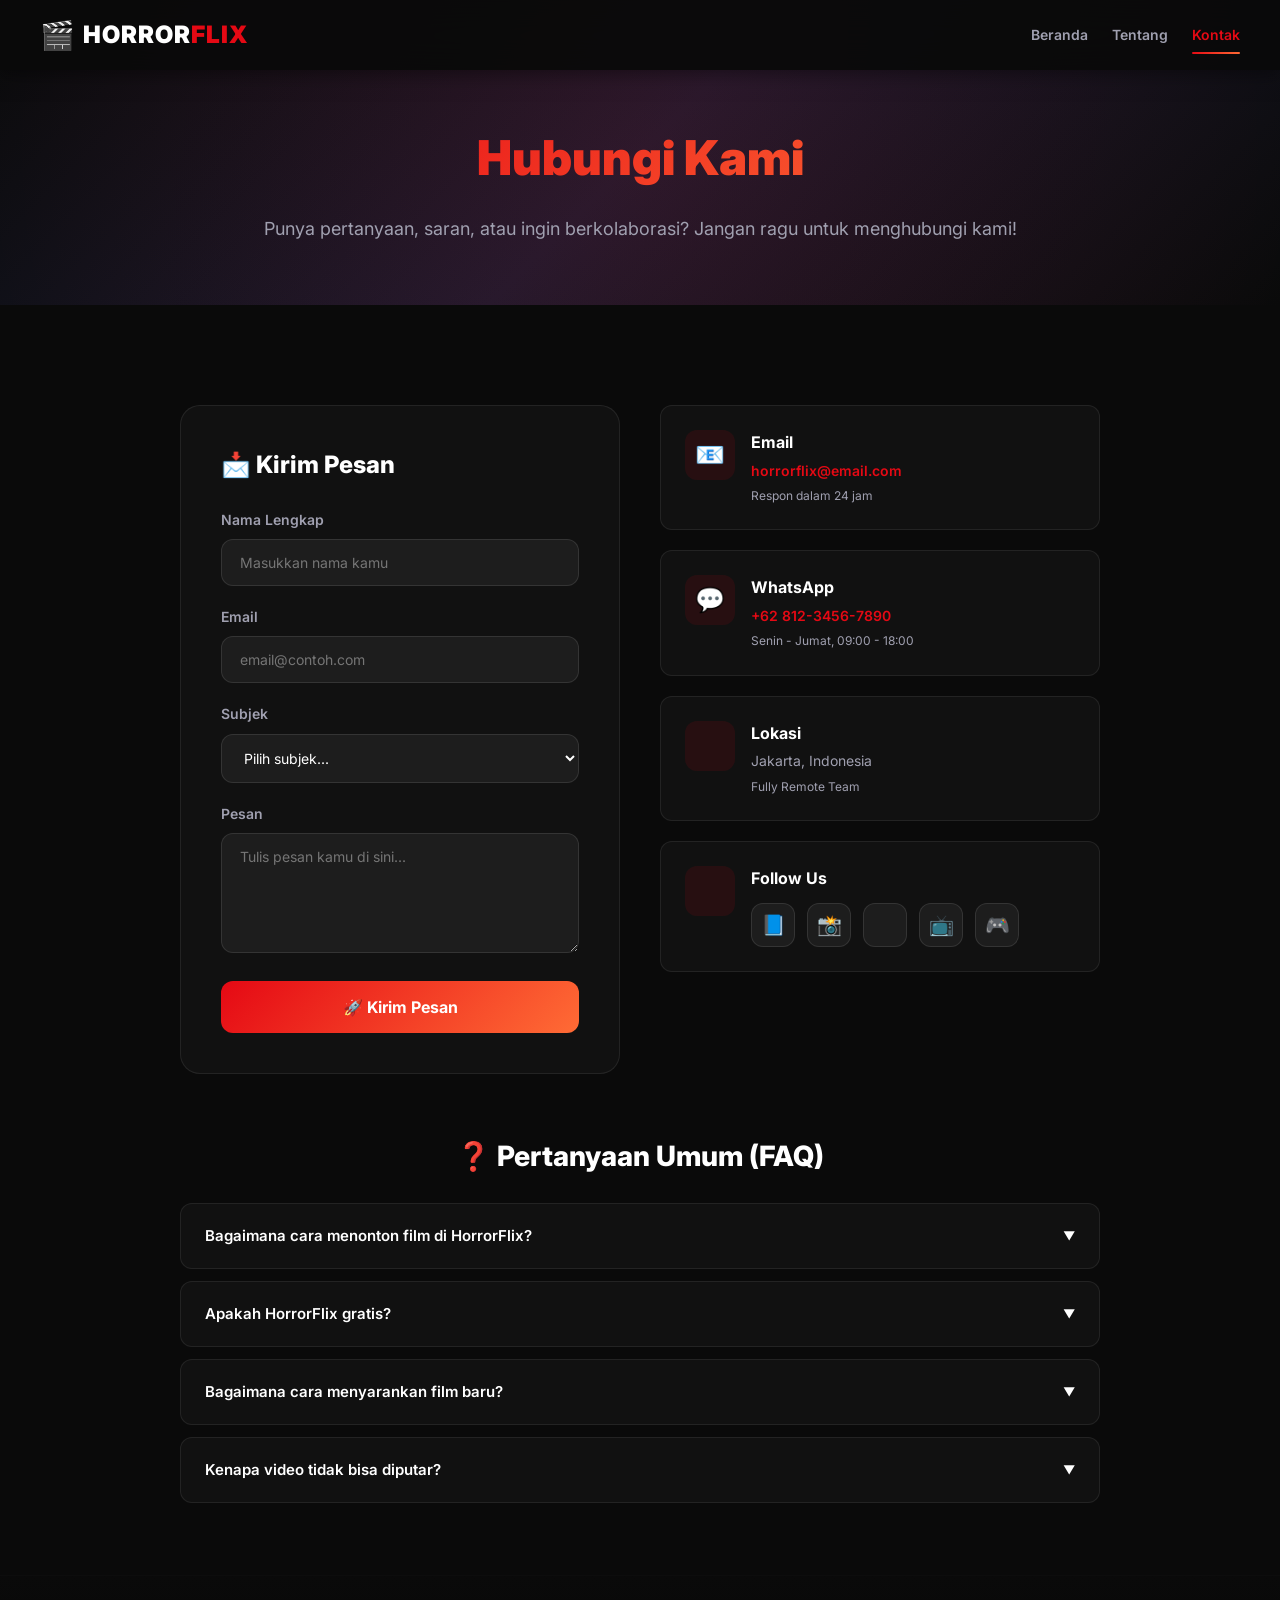
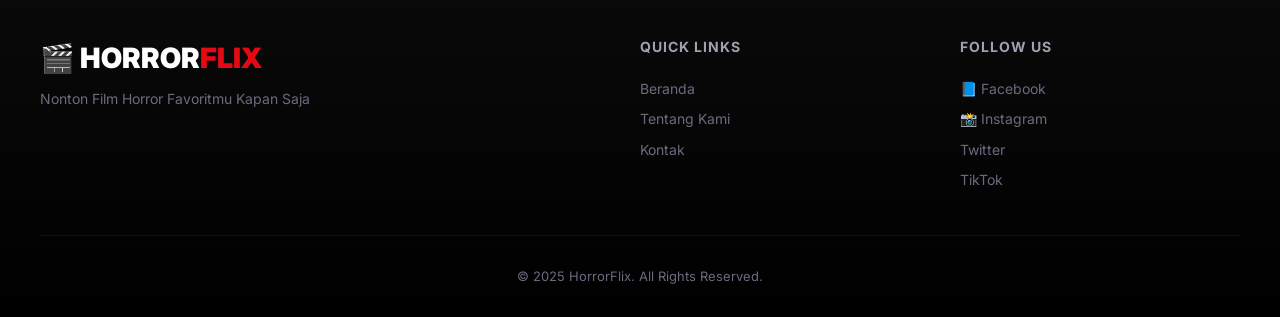
==== kontak.html @ 4688d0a1 "Tambah halaman Tentang Kami & Kontak + update navbar & footer" ====
<!DOCTYPE html>
<html lang="id">
<head>
    <meta charset="UTF-8">
    <meta name="viewport" content="width=device-width, initial-scale=1.0">
    <title>Kontak - HorrorFlix</title>
    <link rel="stylesheet" href="style.css">
    <link href="https://fonts.googleapis.com/css2?family=Inter:wght@400;500;600;700;800;900&display=swap" rel="stylesheet">
    <style>
        .contact-hero {
            padding: 120px 40px 60px;
            text-align: center;
            background: linear-gradient(135deg, #0a0a0a 0%, #1a1a2e 50%, #0a0a0a 100%);
            position: relative;
            overflow: hidden;
        }
        .contact-hero::before {
            content: '';
            position: absolute;
            top: -50%;
            left: -50%;
            width: 200%;
            height: 200%;
            background: radial-gradient(circle, rgba(229,9,20,0.1) 0%, transparent 50%);
            animation: pulse 4s ease-in-out infinite;
        }
        @keyframes pulse {
            0%, 100% { transform: scale(1); opacity: 0.5; }
            50% { transform: scale(1.1); opacity: 0.8; }
        }
        .contact-hero-content {
            position: relative;
            z-index: 2;
            max-width: 800px;
            margin: 0 auto;
        }
        .contact-hero h1 {
            font-size: 48px;
            font-weight: 900;
            margin-bottom: 16px;
            background: var(--gradient-1);
            -webkit-background-clip: text;
            -webkit-text-fill-color: transparent;
            background-clip: text;
        }
        .contact-hero p {
            font-size: 18px;
            color: var(--text-secondary);
            line-height: 1.8;
        }
        .contact-section {
            max-width: 1000px;
            margin: 0 auto;
            padding: 60px 40px;
        }
        .contact-grid {
            display: grid;
            grid-template-columns: 1fr 1fr;
            gap: 40px;
            margin-top: 40px;
        }
        .contact-form-card {
            background: rgba(255,255,255,0.03);
            border: 1px solid rgba(255,255,255,0.08);
            border-radius: var(--radius-lg);
            padding: 40px;
        }
        .contact-form-card h2 {
            font-size: 24px;
            font-weight: 800;
            margin-bottom: 24px;
            display: flex;
            align-items: center;
            gap: 12px;
        }
        .form-group {
            margin-bottom: 20px;
        }
        .form-group label {
            display: block;
            font-size: 14px;
            font-weight: 600;
            margin-bottom: 8px;
            color: var(--text-secondary);
        }
        .form-group input,
        .form-group textarea,
        .form-group select {
            width: 100%;
            padding: 14px 18px;
            background: rgba(255,255,255,0.05);
            border: 1px solid rgba(255,255,255,0.1);
            border-radius: var(--radius);
            color: white;
            font-size: 14px;
            font-family: inherit;
            transition: var(--transition);
        }
        .form-group input:focus,
        .form-group textarea:focus,
        .form-group select:focus {
            outline: none;
            border-color: var(--primary);
            box-shadow: 0 0 20px rgba(229,9,20,0.15);
        }
        .form-group textarea {
            min-height: 120px;
            resize: vertical;
        }
        .btn-submit {
            width: 100%;
            padding: 16px;
            background: var(--gradient-1);
            color: white;
            border: none;
            border-radius: var(--radius);
            font-size: 16px;
            font-weight: 700;
            cursor: pointer;
            transition: var(--transition);
            font-family: inherit;
        }
        .btn-submit:hover {
            transform: translateY(-2px);
            box-shadow: 0 8px 30px rgba(229,9,20,0.4);
        }
        .contact-info-card {
            display: flex;
            flex-direction: column;
            gap: 20px;
        }
        .info-item {
            background: rgba(255,255,255,0.03);
            border: 1px solid rgba(255,255,255,0.08);
            border-radius: var(--radius);
            padding: 24px;
            display: flex;
            align-items: flex-start;
            gap: 16px;
            transition: var(--transition);
        }
        .info-item:hover {
            border-color: rgba(229,9,20,0.3);
            transform: translateX(4px);
        }
        .info-icon {
            width: 50px;
            height: 50px;
            background: rgba(229,9,20,0.1);
            border-radius: 12px;
            display: flex;
            align-items: center;
            justify-content: center;
            font-size: 24px;
            flex-shrink: 0;
        }
        .info-content h4 {
            font-size: 16px;
            font-weight: 700;
            margin-bottom: 4px;
        }
        .info-content p {
            font-size: 14px;
            color: var(--text-secondary);
            line-height: 1.6;
        }
        .info-content a {
            color: var(--primary);
            text-decoration: none;
            font-weight: 600;
        }
        .info-content a:hover {
            text-decoration: underline;
        }
        .social-links {
            display: flex;
            gap: 12px;
            margin-top: 12px;
        }
        .social-btn {
            width: 44px;
            height: 44px;
            background: rgba(255,255,255,0.05);
            border: 1px solid rgba(255,255,255,0.1);
            border-radius: 12px;
            display: flex;
            align-items: center;
            justify-content: center;
            font-size: 20px;
            text-decoration: none;
            transition: var(--transition);
        }
        .social-btn:hover {
            background: var(--primary);
            border-color: var(--primary);
            transform: translateY(-3px);
        }
        .faq-section {
            margin-top: 60px;
        }
        .faq-section h2 {
            font-size: 28px;
            font-weight: 800;
            margin-bottom: 24px;
            text-align: center;
        }
        .faq-item {
            background: rgba(255,255,255,0.03);
            border: 1px solid rgba(255,255,255,0.08);
            border-radius: var(--radius);
            margin-bottom: 12px;
            overflow: hidden;
            transition: var(--transition);
        }
        .faq-item:hover {
            border-color: rgba(229,9,20,0.2);
        }
        .faq-question {
            padding: 20px 24px;
            cursor: pointer;
            display: flex;
            justify-content: space-between;
            align-items: center;
            font-weight: 600;
            font-size: 15px;
        }
        .faq-question:hover {
            color: var(--primary);
        }
        .faq-arrow {
            transition: var(--transition);
            font-size: 12px;
        }
        .faq-item.active .faq-arrow {
            transform: rotate(180deg);
        }
        .faq-answer {
            max-height: 0;
            overflow: hidden;
            transition: max-height 0.3s ease;
            padding: 0 24px;
        }
        .faq-item.active .faq-answer {
            max-height: 200px;
            padding: 0 24px 20px;
        }
        .faq-answer p {
            color: var(--text-secondary);
            font-size: 14px;
            line-height: 1.7;
        }
        @media (max-width: 768px) {
            .contact-hero h1 { font-size: 32px; }
            .contact-grid { grid-template-columns: 1fr; }
            .contact-section { padding: 40px 20px; }
            .contact-form-card { padding: 24px; }
        }
    </style>
</head>
<body>

    <!-- Navbar -->
    <nav class="navbar scrolled">
        <div class="nav-container">
            <a href="index.html" class="nav-logo" style="text-decoration:none;color:inherit;">
                <span class="logo-icon">🎬</span>
                <span class="logo-text">HORROR<span class="logo-accent">FLIX</span></span>
            </a>
            <div class="nav-links">
                <a href="index.html" class="nav-link">Beranda</a>
                <a href="tentang.html" class="nav-link">Tentang</a>
                <a href="kontak.html" class="nav-link active">Kontak</a>
            </div>
        </div>
    </nav>

    <!-- Hero Section -->
    <section class="contact-hero">
        <div class="contact-hero-content">
            <h1>Hubungi Kami</h1>
            <p>Punya pertanyaan, saran, atau ingin berkolaborasi? Jangan ragu untuk menghubungi kami!</p>
        </div>
    </section>

    <!-- Contact Section -->
    <section class="contact-section">
        <div class="contact-grid">
            
            <!-- Form Kontak -->
            <div class="contact-form-card">
                <h2>📩 Kirim Pesan</h2>
                <form onsubmit="handleSubmit(event)">
                    <div class="form-group">
                        <label>Nama Lengkap</label>
                        <input type="text" placeholder="Masukkan nama kamu" required>
                    </div>
                    <div class="form-group">
                        <label>Email</label>
                        <input type="email" placeholder="email@contoh.com" required>
                    </div>
                    <div class="form-group">
                        <label>Subjek</label>
                        <select required>
                            <option value="">Pilih subjek...</option>
                            <option>Lapor Bug / Error</option>
                            <option>Saran Film</option>
                            <option>Kerjasama / Partnership</option>
                            <option>Pertanyaan Umum</option>
                            <option>Lainnya</option>
                        </select>
                    </div>
                    <div class="form-group">
                        <label>Pesan</label>
                        <textarea placeholder="Tulis pesan kamu di sini..." required></textarea>
                    </div>
                    <button type="submit" class="btn-submit">🚀 Kirim Pesan</button>
                </form>
            </div>

            <!-- Info Kontak -->
            <div class="contact-info-card">
                <div class="info-item">
                    <div class="info-icon">📧</div>
                    <div class="info-content">
                        <h4>Email</h4>
                        <!-- EDIT EMAIL KAMU DI SINI -->
                        <p><a href="mailto:horrorflix@email.com">horrorflix@email.com</a></p>
                        <p style="font-size:12px; margin-top:4px;">Respon dalam 24 jam</p>
                    </div>
                </div>
                <div class="info-item">
                    <div class="info-icon">💬</div>
                    <div class="info-content">
                        <h4>WhatsApp</h4>
                        <!-- EDIT NOMOR WA KAMU DI SINI -->
                        <p><a href="https://wa.me/6281234567890">+62 812-3456-7890</a></p>
                        <p style="font-size:12px; margin-top:4px;">Senin - Jumat, 09:00 - 18:00</p>
                    </div>
                </div>
                <div class="info-item">
                    <div class="info-icon"></div>
                    <div class="info-content">
                        <h4>Lokasi</h4>
                        <!-- EDIT LOKASI KAMU DI SINI -->
                        <p>Jakarta, Indonesia</p>
                        <p style="font-size:12px; margin-top:4px;">Fully Remote Team</p>
                    </div>
                </div>
                <div class="info-item">
                    <div class="info-icon"></div>
                    <div class="info-content">
                        <h4>Follow Us</h4>
                        <div class="social-links">
                            <!-- EDIT LINK SOSMED KAMU DI SINI -->
                            <a href="#" class="social-btn" title="Facebook">📘</a>
                            <a href="#" class="social-btn" title="Instagram">📸</a>
                            <a href="#" class="social-btn" title="Twitter"></a>
                            <a href="#" class="social-btn" title="TikTok">📺</a>
                            <a href="#" class="social-btn" title="Discord">🎮</a>
                        </div>
                    </div>
                </div>
            </div>
        </div>

        <!-- FAQ Section -->
        <div class="faq-section">
            <h2>❓ Pertanyaan Umum (FAQ)</h2>
            
            <div class="faq-item" onclick="toggleFaq(this)">
                <div class="faq-question">
                    <span>Bagaimana cara menonton film di HorrorFlix?</span>
                    <span class="faq-arrow">▼</span>
                </div>
                <div class="faq-answer">
                    <p>Klik poster film yang ingin ditonton, lalu klik tombol "Tonton Sekarang". Kamu akan diarahkan ke halaman pemutar video.</p>
                </div>
            </div>
            
            <div class="faq-item" onclick="toggleFaq(this)">
                <div class="faq-question">
                    <span>Apakah HorrorFlix gratis?</span>
                    <span class="faq-arrow">▼</span>
                </div>
                <div class="faq-answer">
                    <p>Ya! HorrorFlix sepenuhnya gratis untuk semua pengguna. Tidak perlu mendaftar atau berlangganan.</p>
                </div>
            </div>
            
            <div class="faq-item" onclick="toggleFaq(this)">
                <div class="faq-question">
                    <span>Bagaimana cara menyarankan film baru?</span>
                    <span class="faq-arrow">▼</span>
                </div>
                <div class="faq-answer">
                    <p>Kamu bisa menggunakan form kontak di atas dengan memilih subjek "Saran Film". Tim kami akan segera meninjau saran kamu.</p>
                </div>
            </div>
            
            <div class="faq-item" onclick="toggleFaq(this)">
                <div class="faq-question">
                    <span>Kenapa video tidak bisa diputar?</span>
                    <span class="faq-arrow">▼</span>
                </div>
                <div class="faq-answer">
                    <p>Pastikan koneksi internet kamu stabil. Jika masih bermasalah, coba refresh halaman atau hubungi kami via WhatsApp.</p>
                </div>
            </div>
        </div>
    </section>

    <!-- Footer -->
    <footer class="footer">
        <div class="footer-content">
            <div class="footer-logo">
                <span>🎬 HORROR<span class="logo-accent">FLIX</span></span>
                <p>Nonton Film Horror Favoritmu Kapan Saja</p>
            </div>
            <div class="footer-links">
                <h4>Quick Links</h4>
                <a href="index.html">Beranda</a>
                <a href="tentang.html">Tentang Kami</a>
                <a href="kontak.html">Kontak</a>
            </div>
            <div class="footer-social">
                <h4>Follow Us</h4>
                <!-- EDIT BAGIAN INI SESUAI MEDIA SOSIAL KAMU -->
                <a href="#">📘 Facebook</a>
                <a href="#">📸 Instagram</a>
                <a href="#"> Twitter</a>
                <a href="#"> TikTok</a>
            </div>
        </div>
        <div class="footer-bottom">
            <p>&copy; 2025 HorrorFlix. All Rights Reserved.</p>
        </div>
    </footer>

    <script>
        function toggleFaq(element) {
            element.classList.toggle('active');
        }
        
        function handleSubmit(e) {
            e.preventDefault();
            alert('✅ Pesan berhasil dikirim! Tim kami akan segera merespon.');
            e.target.reset();
        }
    </script>

</body>
</html>
---- style.css ----
/* ============================================
   🎬 HORRORFLIX - Professional Movie Website
   ============================================ */

/* === RESET & BASE === */
* {
    margin: 0;
    padding: 0;
    box-sizing: border-box;
}

:root {
    --primary: #e50914;
    --primary-dark: #b20710;
    --bg-dark: #0a0a0a;
    --bg-card: #1a1a2e;
    --bg-card-hover: #16213e;
    --bg-modal: #111118;
    --text-primary: #ffffff;
    --text-secondary: #a0a0b0;
    --text-muted: #6b6b80;
    --accent: #ff6b35;
    --gradient-1: linear-gradient(135deg, #e50914, #ff6b35);
    --gradient-2: linear-gradient(135deg, #1a1a2e, #16213e);
    --shadow: 0 8px 32px rgba(0, 0, 0, 0.4);
    --shadow-hover: 0 16px 48px rgba(229, 9, 20, 0.3);
    --radius: 12px;
    --radius-lg: 20px;
    --transition: all 0.3s cubic-bezier(0.4, 0, 0.2, 1);
}

body {
    font-family: 'Inter', -apple-system, BlinkMacSystemFont, sans-serif;
    background: var(--bg-dark);
    color: var(--text-primary);
    overflow-x: hidden;
    line-height: 1.6;
}

/* Scrollbar */
::-webkit-scrollbar { width: 8px; }
::-webkit-scrollbar-track { background: var(--bg-dark); }
::-webkit-scrollbar-thumb {
    background: var(--primary);
    border-radius: 10px;
}

/* === NAVBAR === */
.navbar {
    position: fixed;
    top: 0;
    left: 0;
    right: 0;
    z-index: 1000;
    padding: 0 40px;
    height: 70px;
    display: flex;
    align-items: center;
    transition: var(--transition);
    background: transparent;
}

.navbar.scrolled {
    background: rgba(10, 10, 10, 0.95);
    backdrop-filter: blur(20px);
    box-shadow: 0 2px 20px rgba(0,0,0,0.5);
}

.nav-container {
    display: flex;
    align-items: center;
    justify-content: space-between;
    width: 100%;
    max-width: 1400px;
    margin: 0 auto;
}

.nav-logo {
    display: flex;
    align-items: center;
    gap: 8px;
    cursor: pointer;
}

.logo-icon { font-size: 28px; }

.logo-text {
    font-size: 24px;
    font-weight: 900;
    letter-spacing: 1px;
}

.logo-accent { color: var(--primary); }

.nav-search input {
    width: 300px;
    padding: 10px 20px;
    border: 2px solid rgba(255,255,255,0.1);
    border-radius: 50px;
    background: rgba(255,255,255,0.05);
    color: white;
    font-size: 14px;
    font-family: inherit;
    transition: var(--transition);
}

.nav-search input:focus {
    outline: none;
    border-color: var(--primary);
    background: rgba(255,255,255,0.1);
    box-shadow: 0 0 20px rgba(229, 9, 20, 0.2);
}

.nav-links {
    display: flex;
    gap: 24px;
}

.nav-link {
    color: var(--text-secondary);
    text-decoration: none;
    font-weight: 600;
    font-size: 14px;
    transition: var(--transition);
    position: relative;
    padding: 8px 0;
}

.nav-link:hover, .nav-link.active {
    color: var(--primary);
}

.nav-link.active::after {
    content: '';
    position: absolute;
    bottom: 0;
    left: 0;
    right: 0;
    height: 2px;
    background: var(--gradient-1);
    border-radius: 2px;
}

/* === HERO SECTION === */
.hero {
    position: relative;
    height: 85vh;
    min-height: 500px;
    display: flex;
    align-items: center;
    overflow: hidden;
}

.hero-bg {
    position: absolute;
    inset: 0;
    background-size: cover;
    background-position: center top;
    transition: opacity 1s ease;
}

.hero-overlay {
    position: absolute;
    inset: 0;
    background: linear-gradient(
        to right,
        rgba(10, 10, 10, 0.95) 0%,
        rgba(10, 10, 10, 0.7) 40%,
        rgba(10, 10, 10, 0.3) 100%
    );
}

.hero-fade {
    position: absolute;
    bottom: 0;
    left: 0;
    right: 0;
    height: 200px;
    background: linear-gradient(to top, var(--bg-dark), transparent);
}

.hero-content {
    position: relative;
    z-index: 2;
    padding: 0 60px;
    max-width: 650px;
    animation: fadeInUp 1s ease;
}

@keyframes fadeInUp {
    from { opacity: 0; transform: translateY(40px); }
    to { opacity: 1; transform: translateY(0); }
}

@keyframes fadeIn {
    from { opacity: 0; }
    to { opacity: 1; }
}

@keyframes scaleIn {
    from { opacity: 0; transform: scale(0.9); }
    to { opacity: 1; transform: scale(1); }
}

@keyframes slideInLeft {
    from { opacity: 0; transform: translateX(-40px); }
    to { opacity: 1; transform: translateX(0); }
}

.hero-badge {
    display: inline-flex;
    align-items: center;
    gap: 6px;
    padding: 6px 16px;
    background: var(--primary);
    border-radius: 50px;
    font-size: 12px;
    font-weight: 700;
    text-transform: uppercase;
    letter-spacing: 1px;
    margin-bottom: 16px;
    animation: fadeInUp 1s ease 0.2s both;
}

.hero-title {
    font-size: 52px;
    font-weight: 900;
    line-height: 1.1;
    margin-bottom: 16px;
    animation: fadeInUp 1s ease 0.3s both;
    text-shadow: 2px 4px 20px rgba(0,0,0,0.5);
}

.hero-desc {
    font-size: 16px;
    color: var(--text-secondary);
    margin-bottom: 28px;
    line-height: 1.7;
    animation: fadeInUp 1s ease 0.4s both;
}

.hero-meta {
    display: flex;
    align-items: center;
    gap: 16px;
    margin-bottom: 24px;
    animation: fadeInUp 1s ease 0.5s both;
}

.hero-meta span {
    display: flex;
    align-items: center;
    gap: 4px;
    font-size: 14px;
    color: var(--text-secondary);
}

.hero-buttons {
    display: flex;
    gap: 12px;
    animation: fadeInUp 1s ease 0.6s both;
}

.btn-hero {
    display: inline-flex;
    align-items: center;
    gap: 8px;
    padding: 14px 32px;
    border: none;
    border-radius: 50px;
    font-size: 15px;
    font-weight: 700;
    cursor: pointer;
    transition: var(--transition);
    font-family: inherit;
    text-decoration: none;
}

.btn-hero-primary {
    background: var(--gradient-1);
    color: white;
    box-shadow: 0 4px 20px rgba(229, 9, 20, 0.4);
}

.btn-hero-primary:hover {
    transform: translateY(-2px);
    box-shadow: 0 8px 30px rgba(229, 9, 20, 0.6);
}

.btn-hero-secondary {
    background: rgba(255,255,255,0.1);
    color: white;
    backdrop-filter: blur(10px);
    border: 1px solid rgba(255,255,255,0.2);
}

.btn-hero-secondary:hover {
    background: rgba(255,255,255,0.2);
    transform: translateY(-2px);
}

/* === CATEGORIES BAR === */
.categories-bar {
    display: flex;
    gap: 10px;
    padding: 20px 40px;
    overflow-x: auto;
    position: sticky;
    top: 70px;
    z-index: 50;
    background: rgba(10, 10, 10, 0.9);
    backdrop-filter: blur(20px);
    border-bottom: 1px solid rgba(255,255,255,0.05);
}

.cat-btn {
    padding: 8px 20px;
    border: 1px solid rgba(255,255,255,0.1);
    border-radius: 50px;
    background: transparent;
    color: var(--text-secondary);
    font-size: 13px;
    font-weight: 600;
    cursor: pointer;
    transition: var(--transition);
    white-space: nowrap;
    font-family: inherit;
}

.cat-btn:hover {
    border-color: var(--primary);
    color: var(--primary);
}

.cat-btn.active {
    background: var(--gradient-1);
    border-color: transparent;
    color: white;
}

/* === MOVIE GRID === */
.main-content {
    padding: 40px 40px 80px;
    max-width: 1400px;
    margin: 0 auto;
}

.section-title {
    font-size: 28px;
    font-weight: 800;
    margin-bottom: 30px;
    display: flex;
    align-items: center;
    gap: 12px;
}

.title-icon { font-size: 24px; }

.title-line {
    flex: 1;
    height: 2px;
    background: linear-gradient(to right, var(--primary), transparent);
    border-radius: 2px;
}

.movie-grid {
    display: grid;
    grid-template-columns: repeat(auto-fill, minmax(200px, 1fr));
    gap: 24px;
}

/* === MOVIE CARD === */
.movie-card {
    position: relative;
    border-radius: var(--radius);
    overflow: hidden;
    cursor: pointer;
    transition: var(--transition);
    animation: scaleIn 0.5s ease both;
    background: var(--bg-card);
}

.movie-card:hover {
    transform: translateY(-10px) scale(1.03);
    box-shadow: var(--shadow-hover);
    z-index: 10;
}

.movie-card:nth-child(1) { animation-delay: 0.05s; }
.movie-card:nth-child(2) { animation-delay: 0.1s; }
.movie-card:nth-child(3) { animation-delay: 0.15s; }
.movie-card:nth-child(4) { animation-delay: 0.2s; }
.movie-card:nth-child(5) { animation-delay: 0.25s; }
.movie-card:nth-child(6) { animation-delay: 0.3s; }
.movie-card:nth-child(7) { animation-delay: 0.35s; }
.movie-card:nth-child(8) { animation-delay: 0.4s; }

.card-poster {
    position: relative;
    width: 100%;
    aspect-ratio: 2/3;
    overflow: hidden;
}

.card-poster img {
    width: 100%;
    height: 100%;
    object-fit: cover;
    transition: var(--transition);
}

.movie-card:hover .card-poster img {
    transform: scale(1.1);
}

.card-overlay {
    position: absolute;
    inset: 0;
    background: linear-gradient(
        to top,
        rgba(10, 10, 10, 0.95) 0%,
        rgba(10, 10, 10, 0.3) 50%,
        transparent 100%
    );
    opacity: 0;
    transition: var(--transition);
    display: flex;
    align-items: flex-end;
    padding: 16px;
}

.movie-card:hover .card-overlay {
    opacity: 1;
}

.card-play-icon {
    position: absolute;
    top: 50%;
    left: 50%;
    transform: translate(-50%, -50%) scale(0);
    width: 50px;
    height: 50px;
    background: var(--primary);
    border-radius: 50%;
    display: flex;
    align-items: center;
    justify-content: center;
    transition: var(--transition);
    box-shadow: 0 4px 20px rgba(229, 9, 20, 0.5);
}

.movie-card:hover .card-play-icon {
    transform: translate(-50%, -50%) scale(1);
}

.card-play-icon svg {
    width: 24px;
    height: 24px;
    fill: white;
    margin-left: 3px;
}

.card-info {
    padding: 12px;
}

.card-title {
    font-size: 14px;
    font-weight: 700;
    margin-bottom: 6px;
    white-space: nowrap;
    overflow: hidden;
    text-overflow: ellipsis;
}

.card-meta {
    display: flex;
    align-items: center;
    justify-content: space-between;
    font-size: 12px;
    color: var(--text-muted);
}

.card-rating {
    display: flex;
    align-items: center;
    gap: 3px;
    color: #ffd700;
    font-weight: 700;
}

.card-year {
    color: var(--text-muted);
}

.card-category-tag {
    position: absolute;
    top: 10px;
    left: 10px;
    padding: 4px 10px;
    background: var(--primary);
    border-radius: 6px;
    font-size: 10px;
    font-weight: 700;
    text-transform: uppercase;
    letter-spacing: 0.5px;
    z-index: 2;
}

.card-quality {
    position: absolute;
    top: 10px;
    right: 10px;
    padding: 4px 8px;
    background: rgba(0,0,0,0.7);
    border-radius: 6px;
    font-size: 10px;
    font-weight: 700;
    color: #4ade80;
    z-index: 2;
}

/* === MODAL === */
.modal-overlay {
    position: fixed;
    inset: 0;
    background: rgba(0, 0, 0, 0.85);
    backdrop-filter: blur(10px);
    z-index: 2000;
    display: none;
    align-items: center;
    justify-content: center;
    padding: 20px;
    animation: fadeIn 0.3s ease;
}

.modal-overlay.active {
    display: flex;
}

.modal {
    background: var(--bg-modal);
    border-radius: var(--radius-lg);
    max-width: 800px;
    width: 100%;
    max-height: 90vh;
    overflow-y: auto;
    position: relative;
    animation: scaleIn 0.4s ease;
    box-shadow: 0 20px 60px rgba(0,0,0,0.5);
}

.modal-close {
    position: absolute;
    top: 16px;
    right: 16px;
    width: 40px;
    height: 40px;
    border: none;
    border-radius: 50%;
    background: rgba(0,0,0,0.6);
    color: white;
    font-size: 24px;
    cursor: pointer;
    z-index: 10;
    transition: var(--transition);
    display: flex;
    align-items: center;
    justify-content: center;
    backdrop-filter: blur(10px);
}

.modal-close:hover {
    background: var(--primary);
    transform: rotate(90deg);
}

.modal-hero {
    position: relative;
    width: 100%;
    height: 300px;
    overflow: hidden;
}

.modal-hero img {
    width: 100%;
    height: 100%;
    object-fit: cover;
}

.modal-hero::after {
    content: '';
    position: absolute;
    bottom: 0;
    left: 0;
    right: 0;
    height: 150px;
    background: linear-gradient(to top, var(--bg-modal), transparent);
}

.modal-body {
    padding: 24px 32px 32px;
    margin-top: -40px;
    position: relative;
    z-index: 2;
}

.modal-title {
    font-size: 32px;
    font-weight: 900;
    margin-bottom: 12px;
    line-height: 1.2;
}

.modal-meta {
    display: flex;
    flex-wrap: wrap;
    gap: 12px;
    margin-bottom: 20px;
}

.modal-meta span {
    display: inline-flex;
    align-items: center;
    gap: 4px;
    padding: 4px 12px;
    background: rgba(255,255,255,0.08);
    border-radius: 50px;
    font-size: 13px;
    font-weight: 600;
}

.modal-rating {
    color: #ffd700 !important;
    background: rgba(255, 215, 0, 0.1) !important;
}

.modal-category {
    color: var(--primary) !important;
    background: rgba(229, 9, 20, 0.1) !important;
}

.modal-description {
    font-size: 15px;
    color: var(--text-secondary);
    line-height: 1.7;
    margin-bottom: 24px;
}

.modal-sinopsis {
    margin-bottom: 24px;
    padding: 20px;
    background: rgba(255,255,255,0.03);
    border-radius: var(--radius);
    border-left: 3px solid var(--primary);
}

.modal-sinopsis h3 {
    font-size: 16px;
    margin-bottom: 8px;
}

.modal-sinopsis p {
    font-size: 14px;
    color: var(--text-secondary);
    line-height: 1.7;
}

/* Video Section */
.video-section {
    margin-bottom: 24px;
}

.video-section h3 {
    font-size: 18px;
    margin-bottom: 12px;
}

.video-thumbnail {
    position: relative;
    display: block;
    border-radius: var(--radius);
    overflow: hidden;
    cursor: pointer;
    transition: var(--transition);
}

.video-thumbnail:hover {
    transform: scale(1.02);
    box-shadow: 0 8px 30px rgba(229, 9, 20, 0.3);
}

.video-thumbnail img {
    width: 100%;
    height: 250px;
    object-fit: cover;
    display: block;
}

.play-btn-large {
    position: absolute;
    top: 50%;
    left: 50%;
    transform: translate(-50%, -50%);
    width: 70px;
    height: 70px;
    background: var(--primary);
    border-radius: 50%;
    display: flex;
    align-items: center;
    justify-content: center;
    box-shadow: 0 4px 30px rgba(229, 9, 20, 0.5);
    transition: var(--transition);
}

.video-thumbnail:hover .play-btn-large {
    transform: translate(-50%, -50%) scale(1.1);
    box-shadow: 0 8px 40px rgba(229, 9, 20, 0.7);
}

.play-btn-large svg {
    width: 30px;
    height: 30px;
    margin-left: 4px;
}

.video-label {
    position: absolute;
    bottom: 12px;
    left: 50%;
    transform: translateX(-50%);
    padding: 6px 16px;
    background: rgba(0,0,0,0.7);
    border-radius: 50px;
    font-size: 12px;
    font-weight: 700;
    backdrop-filter: blur(10px);
}

/* Watch Section */
.watch-section {
    display: flex;
    gap: 12px;
    flex-wrap: wrap;
}

.btn-watch {
    display: inline-flex;
    align-items: center;
    gap: 10px;
    padding: 16px 40px;
    background: var(--gradient-1);
    color: white;
    text-decoration: none;
    border-radius: 50px;
    font-size: 16px;
    font-weight: 800;
    transition: var(--transition);
    box-shadow: 0 4px 20px rgba(229, 9, 20, 0.4);
}

.btn-watch:hover {
    transform: translateY(-3px);
    box-shadow: 0 8px 30px rgba(229, 9, 20, 0.6);
}

.btn-watch svg {
    width: 20px;
    height: 20px;
}

.btn-favorite {
    display: inline-flex;
    align-items: center;
    gap: 8px;
    padding: 16px 28px;
    background: rgba(255,255,255,0.08);
    border: 2px solid rgba(255,255,255,0.15);
    color: white;
    border-radius: 50px;
    font-size: 14px;
    font-weight: 700;
    cursor: pointer;
    transition: var(--transition);
    font-family: inherit;
}

.btn-favorite:hover {
    background: rgba(255,255,255,0.15);
    border-color: var(--primary);
}

.btn-favorite.favorited {
    background: var(--primary);
    border-color: var(--primary);
}

/* === NO RESULTS === */
.no-results {
    text-align: center;
    padding: 60px 20px;
    font-size: 18px;
    color: var(--text-muted);
}

/* === FOOTER === */
.footer {
    background: linear-gradient(to top, #000000, var(--bg-dark));
    border-top: 1px solid rgba(255,255,255,0.05);
    padding: 60px 40px 30px;
}

.footer-content {
    max-width: 1400px;
    margin: 0 auto;
    display: grid;
    grid-template-columns: 2fr 1fr 1fr;
    gap: 40px;
    margin-bottom: 40px;
}

.footer-logo span {
    font-size: 28px;
    font-weight: 900;
}

.footer-logo p {
    color: var(--text-muted);
    margin-top: 8px;
    font-size: 14px;
}

.footer-links h4,
.footer-social h4 {
    font-size: 14px;
    text-transform: uppercase;
    letter-spacing: 1px;
    margin-bottom: 16px;
    color: var(--text-secondary);
}

.footer-links a,
.footer-social a {
    display: block;
    color: var(--text-muted);
    text-decoration: none;
    padding: 4px 0;
    font-size: 14px;
    transition: var(--transition);
}

.footer-links a:hover,
.footer-social a:hover {
    color: var(--primary);
    padding-left: 8px;
}

.footer-bottom {
    text-align: center;
    padding-top: 30px;
    border-top: 1px solid rgba(255,255,255,0.05);
    color: var(--text-muted);
    font-size: 13px;
}

/* === RESPONSIVE === */
@media (max-width: 768px) {
    .navbar { padding: 0 16px; }
    .nav-search input { width: 160px; }
    .nav-links { gap: 12px; }
    .hero { height: 70vh; }
    .hero-content { padding: 0 24px; }
    .hero-title { font-size: 32px; }
    .hero-desc { font-size: 14px; }
    .categories-bar { padding: 16px; }
    .main-content { padding: 24px 16px 60px; }
    .movie-grid {
        grid-template-columns: repeat(auto-fill, minmax(140px, 1fr));
        gap: 12px;
    }
    .modal-body { padding: 16px 20px 24px; }
    .modal-title { font-size: 24px; }
    .footer-content {
        grid-template-columns: 1fr;
        gap: 24px;
    }
    .hero-buttons { flex-direction: column; }
    .watch-section { flex-direction: column; }
}

@media (max-width: 480px) {
    .nav-search { display: none; }
    .hero-title { font-size: 26px; }
    .movie-grid {
        grid-template-columns: repeat(2, 1fr);
        gap: 10px;
    }
    .card-title { font-size: 12px; }
}
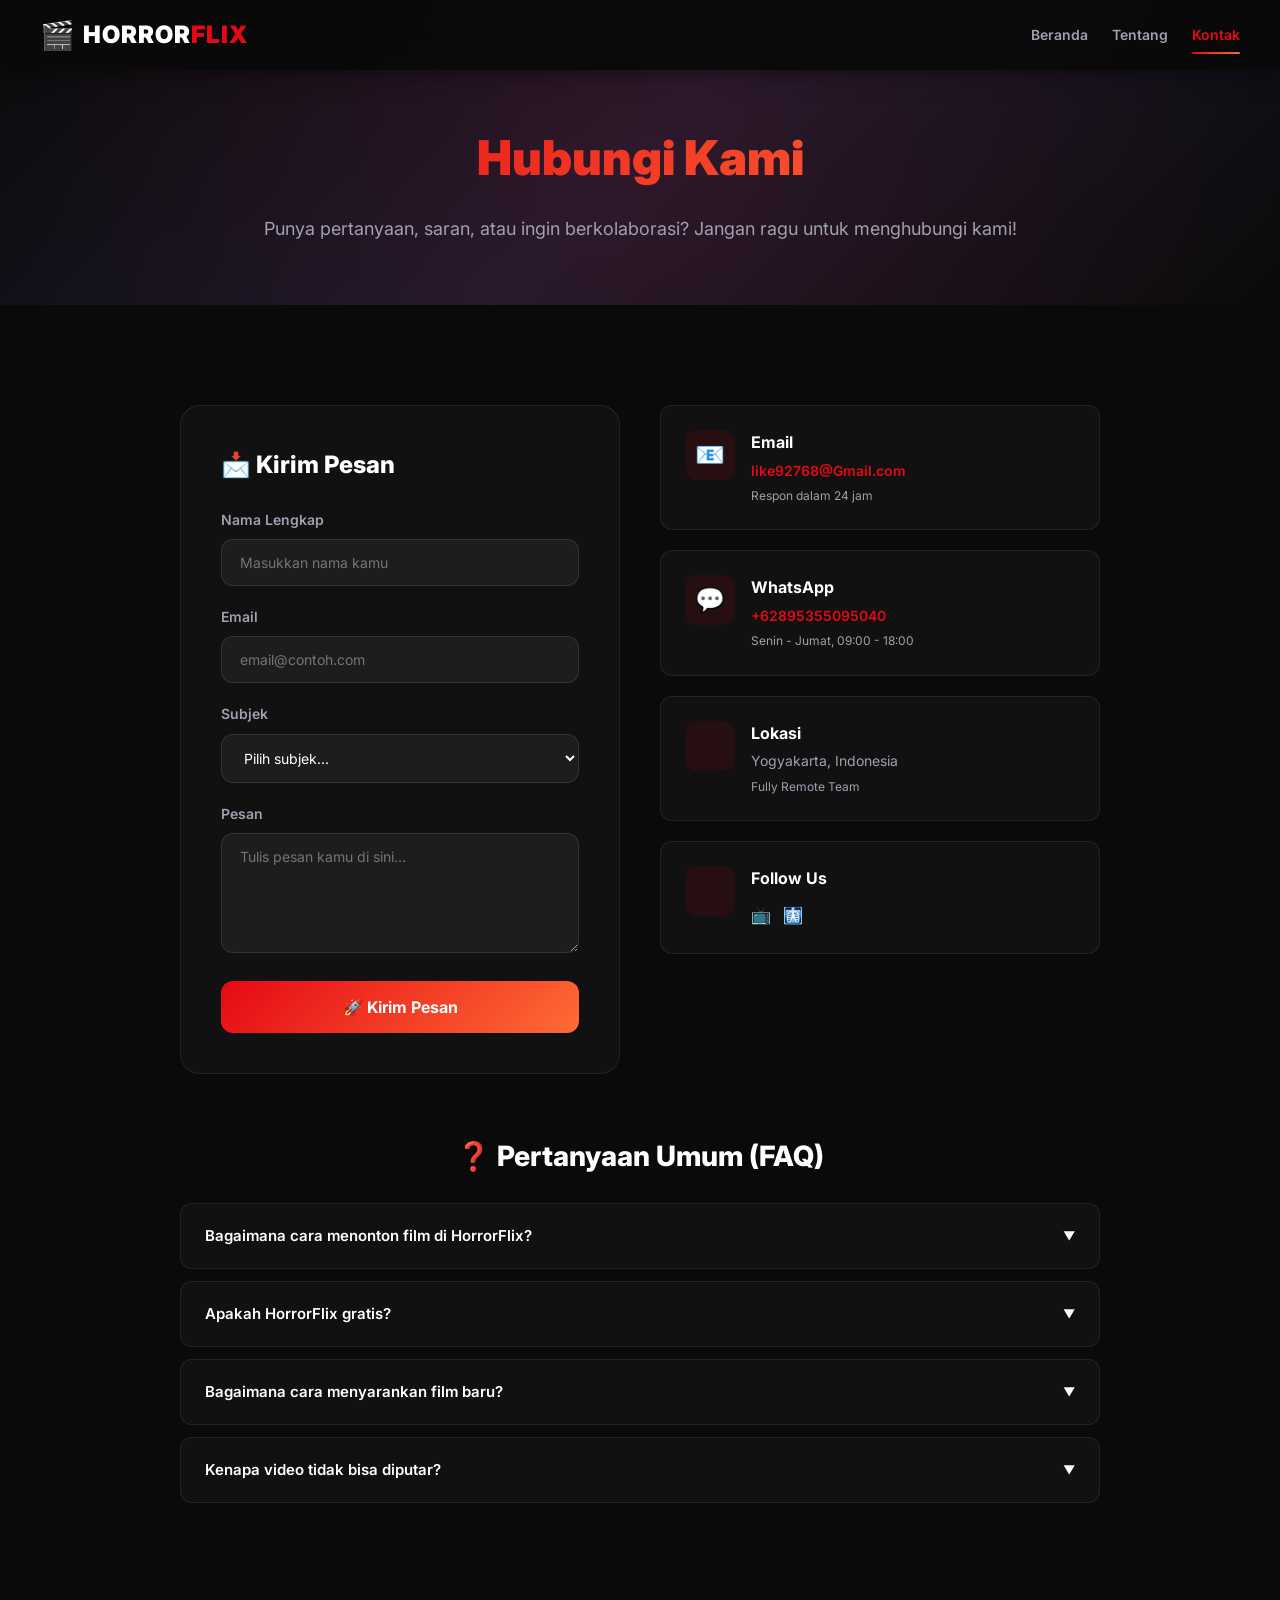
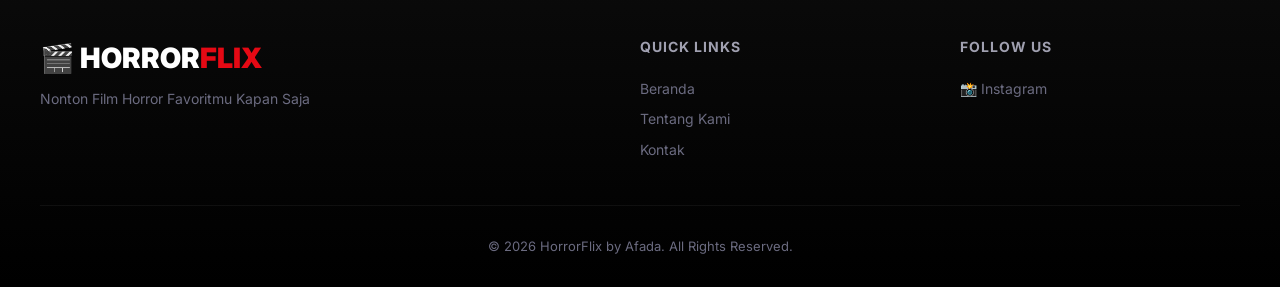
==== commit 245410ad: "Edit kontak.html & tentang.html : update footer" ====
--- a/kontak.html
+++ b/kontak.html
@@ -324,7 +324,7 @@
                     <div class="info-content">
                         <h4>Email</h4>
                         <!-- EDIT EMAIL KAMU DI SINI -->
-                        <p><a href="mailto:horrorflix@email.com">horrorflix@email.com</a></p>
+                        <p><a href="mailto:horrorflix@email.com">like92768@Gmail.com</a></p>
                         <p style="font-size:12px; margin-top:4px;">Respon dalam 24 jam</p>
                     </div>
                 </div>
@@ -333,7 +333,7 @@
                     <div class="info-content">
                         <h4>WhatsApp</h4>
                         <!-- EDIT NOMOR WA KAMU DI SINI -->
-                        <p><a href="https://wa.me/6281234567890">+62 812-3456-7890</a></p>
+                        <p><a href="https://wa.me/+62895355095040">+62895355095040</a></p>
                         <p style="font-size:12px; margin-top:4px;">Senin - Jumat, 09:00 - 18:00</p>
                     </div>
                 </div>
@@ -342,7 +342,7 @@
                     <div class="info-content">
                         <h4>Lokasi</h4>
                         <!-- EDIT LOKASI KAMU DI SINI -->
-                        <p>Jakarta, Indonesia</p>
+                        <p>Yogyakarta, Indonesia</p>
                         <p style="font-size:12px; margin-top:4px;">Fully Remote Team</p>
                     </div>
                 </div>
@@ -352,11 +352,8 @@
                         <h4>Follow Us</h4>
                         <div class="social-links">
                             <!-- EDIT LINK SOSMED KAMU DI SINI -->
-                            <a href="#" class="social-btn" title="Facebook">📘</a>
-                            <a href="#" class="social-btn" title="Instagram">📸</a>
-                            <a href="#" class="social-btn" title="Twitter"></a>
-                            <a href="#" class="social-btn" title="TikTok">📺</a>
-                            <a href="#" class="social-btn" title="Discord">🎮</a>
+                            <a href="https://www.tiktok.com/@afada.2nd?_r=1&_t=ZS-96eF8xom253" title="TikTok">📺</a>
+                            <a href="https://www.instagram.com/afadaahmd?igsh=MW01dTc3ZzJ6a3RiYw==" title="instagram">🩻</a>
                         </div>
                     </div>
                 </div>
@@ -425,14 +422,11 @@
             <div class="footer-social">
                 <h4>Follow Us</h4>
                 <!-- EDIT BAGIAN INI SESUAI MEDIA SOSIAL KAMU -->
-                <a href="#">📘 Facebook</a>
-                <a href="#">📸 Instagram</a>
-                <a href="#"> Twitter</a>
-                <a href="#"> TikTok</a>
+                <a href="https://www.instagram.com/afadaahmd?igsh=MW01dTc3ZzJ6a3RiYw==">📸 Instagram</a>
             </div>
         </div>
         <div class="footer-bottom">
-            <p>&copy; 2025 HorrorFlix. All Rights Reserved.</p>
+            <p>&copy; 2026 HorrorFlix by Afada. All Rights Reserved.</p>
         </div>
     </footer>
 
